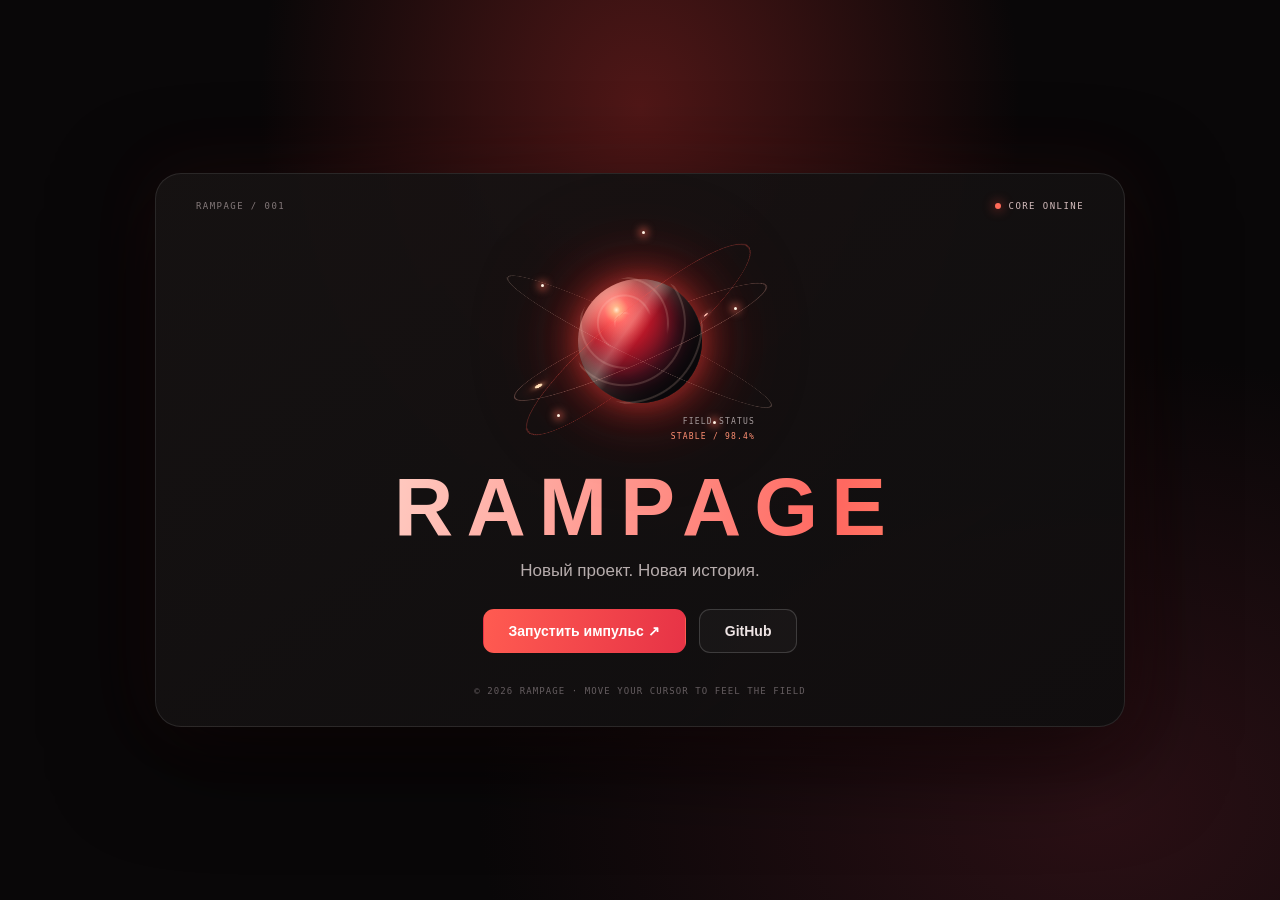
==== 3d.html @ 4577063d "Create 3d.html" ====
<!DOCTYPE html>
<html lang="ru">
<head>
  <meta charset="UTF-8">
  <meta name="viewport" content="width=device-width, initial-scale=1.0">
  <meta name="theme-color" content="#090708">
  <title>RAMPAGE</title>
  <style>
    :root{color-scheme:dark;--red:#ff4545;--ink:#f7f4f1;--muted:#aaa3a3}
    *{box-sizing:border-box;margin:0;padding:0}body{min-height:100vh;padding:20px;display:grid;place-items:center;overflow:hidden;color:var(--ink);font-family:Arial,Helvetica,sans-serif;background:radial-gradient(ellipse at 50% 12%,#501717 0,transparent 42%),radial-gradient(ellipse at 86% 90%,#2b1015 0,transparent 40%),#090708}
    .container{position:relative;isolation:isolate;width:min(94vw,970px);padding:27px 40px 30px;text-align:center;overflow:hidden;background:linear-gradient(145deg,#171313ef,#100e0ff5);border:1px solid #ffffff19;border-radius:26px;box-shadow:0 28px 100px #000a,0 0 70px #ff393915}
    .topline{display:flex;justify-content:space-between;align-items:center;color:#837879;font:9px ui-monospace,monospace;letter-spacing:.16em}.signal{display:inline-flex;align-items:center;gap:8px;color:#d6bebe}.signal i{width:6px;height:6px;border-radius:50%;background:#ff6a58;box-shadow:0 0 12px #ff483f;animation:pulse 1.8s infinite}
    .stage{position:relative;height:250px;margin:5px auto 0;display:grid;place-items:center;perspective:1000px}.world{position:relative;width:230px;height:230px;transform-style:preserve-3d;transform:rotateX(var(--rx,0deg)) rotateY(var(--ry,0deg));transition:transform .18s ease-out}.aura{position:absolute;inset:10%;border-radius:50%;background:radial-gradient(circle,#ff282855 0,#ff242422 42%,transparent 71%);filter:blur(23px);animation:glow 4.5s ease-in-out infinite alternate}
    .orb{position:absolute;inset:23%;border-radius:50%;background:radial-gradient(ellipse at 31% 25%,#ffe3c1 0%,#ff9b64 3%,#ff4040 10%,#b51728 29%,#521120 53%,#1b111a 76%);box-shadow:inset -18px -14px 28px #080709,inset 7px 6px 20px #ffdbbb8a,0 0 30px #ff493d83,0 0 78px #ff252752,0 0 130px #c91b302b;animation:float 6s ease-in-out infinite}
    .orb:before{content:"";position:absolute;inset:-2%;border-radius:50%;background:repeating-radial-gradient(ellipse at 38% 36%,transparent 0 8px,#ffd6c32b 9px 10px,transparent 11px 17px);mask-image:radial-gradient(ellipse,transparent 30%,#000 35%,#000 72%,transparent 77%);animation:spin 27s linear infinite}.orb:after{content:"";position:absolute;inset:0;border-radius:50%;background:linear-gradient(125deg,transparent 29%,#fff0da40 40%,transparent 49%),radial-gradient(ellipse at 28% 19%,#fff6e945,transparent 27%);mix-blend-mode:screen}
    .orbit{position:absolute;left:50%;top:50%;border:1px solid #ffb4a55c;border-radius:50%;transform-style:preserve-3d}.orbit.a{width:120%;height:43%;transform:translate(-50%,-50%) rotate(-24deg) rotateX(67deg);animation:orbitA 15s linear infinite}.orbit.b{width:70%;height:125%;border-color:#ff564d69;transform:translate(-50%,-50%) rotate(50deg) rotateY(68deg);animation:orbitB 22s linear infinite}.orbit.c{width:128%;height:47%;border-color:#ffd1bd46;transform:translate(-50%,-50%) rotate(26deg) rotateX(72deg);animation:orbitC 19s linear infinite}.satellite{position:absolute;left:8%;top:45%;width:8px;height:8px;border-radius:50%;background:#ffe3bc;box-shadow:0 0 9px #ffb07c,0 0 22px #ff423d}.orbit.b .satellite{left:88%;top:24%;width:5px;height:5px;background:#fff0df;box-shadow:0 0 10px white,0 0 22px #ff6f54}
    .spark{position:absolute;width:3px;height:3px;border-radius:50%;background:#fff2e4;box-shadow:0 0 9px 2px #ff6d59;animation:twinkle 2s ease-in-out infinite alternate}.sp1{left:7%;top:25%}.sp2{right:8%;top:35%;animation-delay:.4s}.sp3{right:17%;bottom:14%;animation-delay:1.1s}.sp4{left:14%;bottom:17%;animation-delay:.8s}.sp5{left:51%;top:2%;animation-delay:1.5s}.shock{position:absolute;left:50%;top:50%;width:45%;aspect-ratio:1;border:1px solid #ffb48b;border-radius:50%;opacity:0;transform:translate(-50%,-50%) scale(.4);box-shadow:0 0 25px #ff5049}.world.burst .shock{animation:shock .95s cubic-bezier(.1,.7,.2,1)}.world.burst .orb{animation:float 6s ease-in-out infinite,flash .8s ease-out}.orb-label{position:absolute;right:0;bottom:15px;color:#a59b9c;text-align:right;font:8px ui-monospace,monospace;letter-spacing:.15em}.orb-label b{display:block;margin-top:6px;color:#ff8f72;font-weight:400}
    .logo{margin:0 0 13px;font-size:clamp(44px,8vw,82px);line-height:1;font-weight:900;letter-spacing:.16em;text-indent:.16em;background:linear-gradient(100deg,#fff4ea,#ff6860 72%,#ffa16c);-webkit-background-clip:text;background-clip:text;color:transparent}.subtitle{color:#b7adad;font-size:17px;margin-bottom:28px}.buttons{display:flex;justify-content:center;gap:13px;flex-wrap:wrap}.button{display:inline-block;padding:13px 25px;border:1px solid transparent;border-radius:11px;background:linear-gradient(100deg,#ff5b51,#e73346);color:white;text-decoration:none;font-weight:bold;font-size:14px;cursor:pointer;transition:transform .2s,box-shadow .2s,border-color .2s}.button:hover{transform:translateY(-3px);box-shadow:0 10px 30px #ff45453b}.button.secondary{background:#ffffff08;color:#eee4e4;border-color:#ffffff29}.button.secondary:hover{border-color:#ff766b8a}.footer{margin-top:33px;color:#655d60;font:9px ui-monospace,monospace;letter-spacing:.12em}
    @keyframes float{0%,100%{translate:0 -4px}50%{translate:0 7px}}@keyframes spin{to{rotate:360deg}}@keyframes orbitA{to{rotate:360deg}}@keyframes orbitB{to{rotate:-360deg}}@keyframes orbitC{to{rotate:360deg}}@keyframes pulse{50%{opacity:.3}}@keyframes glow{to{transform:scale(1.18);opacity:.68}}@keyframes twinkle{to{opacity:.2;transform:scale(.5)}}@keyframes shock{0%{opacity:.85;transform:translate(-50%,-50%) scale(.4)}100%{opacity:0;transform:translate(-50%,-50%) scale(2)}}@keyframes flash{50%{filter:brightness(1.8);scale:1.05}}
    @media(max-width:600px){body{padding:12px}.container{width:100%;padding:22px 18px;border-radius:20px}.topline{font-size:8px}.stage{height:215px;margin-top:12px}.world{transform:scale(.86) rotateX(var(--rx,0deg)) rotateY(var(--ry,0deg))}.logo{letter-spacing:.1em;text-indent:.1em}.subtitle{font-size:15px;margin-bottom:24px}.footer{margin-top:27px}.orb-label{right:2px;bottom:9px}}@media(prefers-reduced-motion:reduce){*,*:before,*:after{animation-duration:.01ms!important;animation-iteration-count:1!important;transition:none!important}}
  </style>
</head>
<body>
<main class="container">
  <div class="topline"><span>RAMPAGE / 001</span><span class="signal"><i></i> CORE ONLINE</span></div>
  <div class="stage" id="stage" aria-label="Интерактивная трёхмерная анимация"><div class="world" id="world"><div class="aura"></div><div class="orbit a"><i class="satellite"></i></div><div class="orbit b"><i class="satellite"></i></div><div class="orbit c"></div><div class="orb"></div><div class="shock"></div><i class="spark sp1"></i><i class="spark sp2"></i><i class="spark sp3"></i><i class="spark sp4"></i><i class="spark sp5"></i><div class="orb-label">FIELD STATUS<b>STABLE / 98.4%</b></div></div></div>
  <h1 class="logo">RAMPAGE</h1><p class="subtitle">Новый проект. Новая история.</p>
  <div class="buttons"><a href="#" class="button" id="launch">Запустить импульс <span aria-hidden="true">↗</span></a><a href="https://github.com/imfrqte/Rampage" class="button secondary" target="_blank" rel="noopener noreferrer">GitHub</a></div>
  <div class="footer">© 2026 RAMPAGE · MOVE YOUR CURSOR TO FEEL THE FIELD</div>
</main>
<script>
const world=document.querySelector('#world'),stage=document.querySelector('#stage');let px=0,py=0,frame=0;stage.addEventListener('pointermove',e=>{if(matchMedia('(max-width:600px)').matches)return;const r=stage.getBoundingClientRect();px=((e.clientX-r.left-r.width/2)/r.width)*12;py=-((e.clientY-r.top-r.height/2)/r.height)*10;if(!frame)frame=requestAnimationFrame(()=>{world.style.setProperty('--ry',px+'deg');world.style.setProperty('--rx',py+'deg');frame=0})});stage.addEventListener('pointerleave',()=>{world.style.setProperty('--ry','0deg');world.style.setProperty('--rx','0deg')});document.querySelector('#launch').addEventListener('click',e=>{e.preventDefault();world.classList.remove('burst');void world.offsetWidth;world.classList.add('burst');setTimeout(()=>world.classList.remove('burst'),1050)});
</script>
</body>
</html>
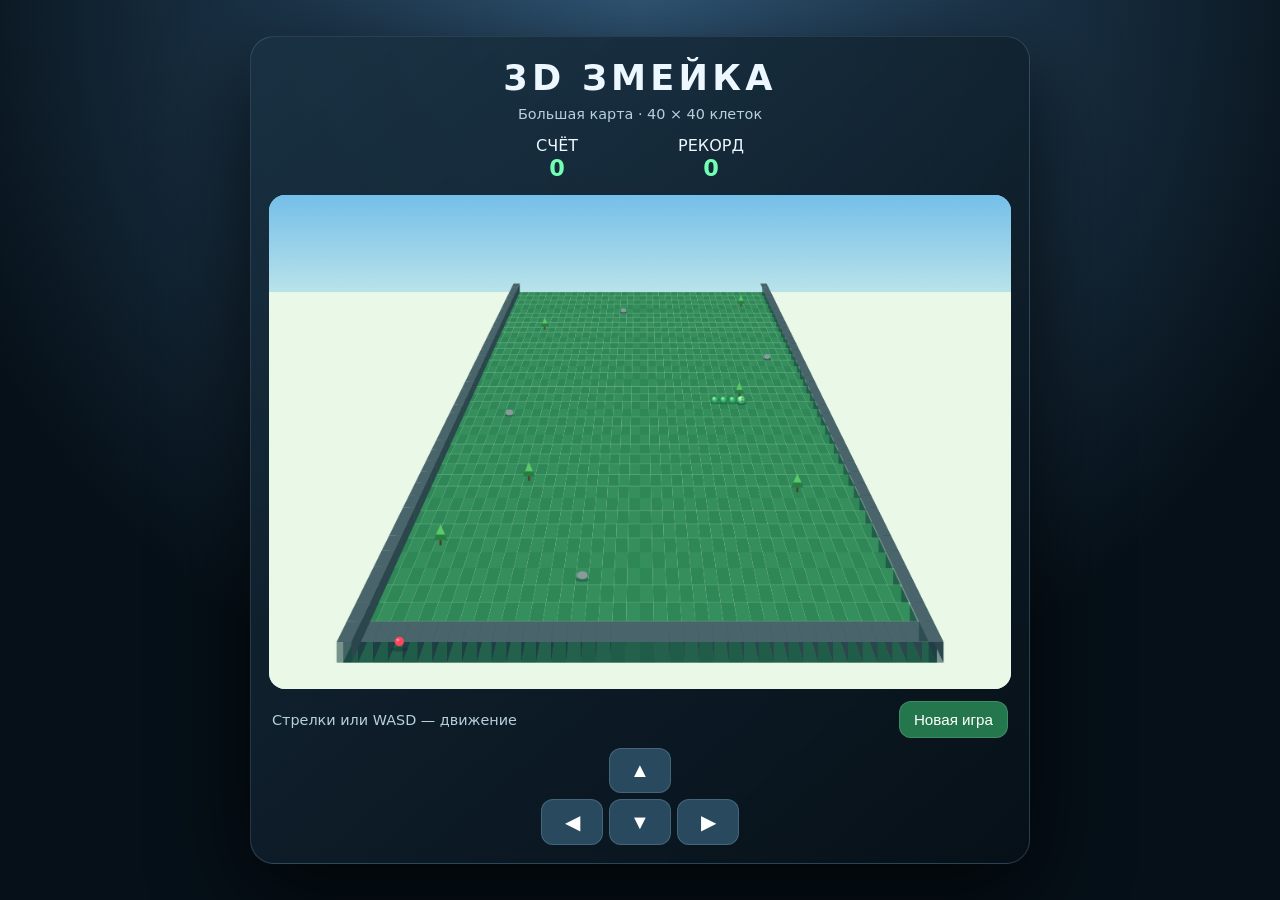
==== commit ec2c11c1: "Update 3d.html" ====
--- a/3d.html
+++ b/3d.html
@@ -1,35 +1,276 @@
-<!DOCTYPE html>
+<!doctype html>
 <html lang="ru">
 <head>
-  <meta charset="UTF-8">
-  <meta name="viewport" content="width=device-width, initial-scale=1.0">
-  <meta name="theme-color" content="#090708">
-  <title>RAMPAGE</title>
-  <style>
-    :root{color-scheme:dark;--red:#ff4545;--ink:#f7f4f1;--muted:#aaa3a3}
-    *{box-sizing:border-box;margin:0;padding:0}body{min-height:100vh;padding:20px;display:grid;place-items:center;overflow:hidden;color:var(--ink);font-family:Arial,Helvetica,sans-serif;background:radial-gradient(ellipse at 50% 12%,#501717 0,transparent 42%),radial-gradient(ellipse at 86% 90%,#2b1015 0,transparent 40%),#090708}
-    .container{position:relative;isolation:isolate;width:min(94vw,970px);padding:27px 40px 30px;text-align:center;overflow:hidden;background:linear-gradient(145deg,#171313ef,#100e0ff5);border:1px solid #ffffff19;border-radius:26px;box-shadow:0 28px 100px #000a,0 0 70px #ff393915}
-    .topline{display:flex;justify-content:space-between;align-items:center;color:#837879;font:9px ui-monospace,monospace;letter-spacing:.16em}.signal{display:inline-flex;align-items:center;gap:8px;color:#d6bebe}.signal i{width:6px;height:6px;border-radius:50%;background:#ff6a58;box-shadow:0 0 12px #ff483f;animation:pulse 1.8s infinite}
-    .stage{position:relative;height:250px;margin:5px auto 0;display:grid;place-items:center;perspective:1000px}.world{position:relative;width:230px;height:230px;transform-style:preserve-3d;transform:rotateX(var(--rx,0deg)) rotateY(var(--ry,0deg));transition:transform .18s ease-out}.aura{position:absolute;inset:10%;border-radius:50%;background:radial-gradient(circle,#ff282855 0,#ff242422 42%,transparent 71%);filter:blur(23px);animation:glow 4.5s ease-in-out infinite alternate}
-    .orb{position:absolute;inset:23%;border-radius:50%;background:radial-gradient(ellipse at 31% 25%,#ffe3c1 0%,#ff9b64 3%,#ff4040 10%,#b51728 29%,#521120 53%,#1b111a 76%);box-shadow:inset -18px -14px 28px #080709,inset 7px 6px 20px #ffdbbb8a,0 0 30px #ff493d83,0 0 78px #ff252752,0 0 130px #c91b302b;animation:float 6s ease-in-out infinite}
-    .orb:before{content:"";position:absolute;inset:-2%;border-radius:50%;background:repeating-radial-gradient(ellipse at 38% 36%,transparent 0 8px,#ffd6c32b 9px 10px,transparent 11px 17px);mask-image:radial-gradient(ellipse,transparent 30%,#000 35%,#000 72%,transparent 77%);animation:spin 27s linear infinite}.orb:after{content:"";position:absolute;inset:0;border-radius:50%;background:linear-gradient(125deg,transparent 29%,#fff0da40 40%,transparent 49%),radial-gradient(ellipse at 28% 19%,#fff6e945,transparent 27%);mix-blend-mode:screen}
-    .orbit{position:absolute;left:50%;top:50%;border:1px solid #ffb4a55c;border-radius:50%;transform-style:preserve-3d}.orbit.a{width:120%;height:43%;transform:translate(-50%,-50%) rotate(-24deg) rotateX(67deg);animation:orbitA 15s linear infinite}.orbit.b{width:70%;height:125%;border-color:#ff564d69;transform:translate(-50%,-50%) rotate(50deg) rotateY(68deg);animation:orbitB 22s linear infinite}.orbit.c{width:128%;height:47%;border-color:#ffd1bd46;transform:translate(-50%,-50%) rotate(26deg) rotateX(72deg);animation:orbitC 19s linear infinite}.satellite{position:absolute;left:8%;top:45%;width:8px;height:8px;border-radius:50%;background:#ffe3bc;box-shadow:0 0 9px #ffb07c,0 0 22px #ff423d}.orbit.b .satellite{left:88%;top:24%;width:5px;height:5px;background:#fff0df;box-shadow:0 0 10px white,0 0 22px #ff6f54}
-    .spark{position:absolute;width:3px;height:3px;border-radius:50%;background:#fff2e4;box-shadow:0 0 9px 2px #ff6d59;animation:twinkle 2s ease-in-out infinite alternate}.sp1{left:7%;top:25%}.sp2{right:8%;top:35%;animation-delay:.4s}.sp3{right:17%;bottom:14%;animation-delay:1.1s}.sp4{left:14%;bottom:17%;animation-delay:.8s}.sp5{left:51%;top:2%;animation-delay:1.5s}.shock{position:absolute;left:50%;top:50%;width:45%;aspect-ratio:1;border:1px solid #ffb48b;border-radius:50%;opacity:0;transform:translate(-50%,-50%) scale(.4);box-shadow:0 0 25px #ff5049}.world.burst .shock{animation:shock .95s cubic-bezier(.1,.7,.2,1)}.world.burst .orb{animation:float 6s ease-in-out infinite,flash .8s ease-out}.orb-label{position:absolute;right:0;bottom:15px;color:#a59b9c;text-align:right;font:8px ui-monospace,monospace;letter-spacing:.15em}.orb-label b{display:block;margin-top:6px;color:#ff8f72;font-weight:400}
-    .logo{margin:0 0 13px;font-size:clamp(44px,8vw,82px);line-height:1;font-weight:900;letter-spacing:.16em;text-indent:.16em;background:linear-gradient(100deg,#fff4ea,#ff6860 72%,#ffa16c);-webkit-background-clip:text;background-clip:text;color:transparent}.subtitle{color:#b7adad;font-size:17px;margin-bottom:28px}.buttons{display:flex;justify-content:center;gap:13px;flex-wrap:wrap}.button{display:inline-block;padding:13px 25px;border:1px solid transparent;border-radius:11px;background:linear-gradient(100deg,#ff5b51,#e73346);color:white;text-decoration:none;font-weight:bold;font-size:14px;cursor:pointer;transition:transform .2s,box-shadow .2s,border-color .2s}.button:hover{transform:translateY(-3px);box-shadow:0 10px 30px #ff45453b}.button.secondary{background:#ffffff08;color:#eee4e4;border-color:#ffffff29}.button.secondary:hover{border-color:#ff766b8a}.footer{margin-top:33px;color:#655d60;font:9px ui-monospace,monospace;letter-spacing:.12em}
-    @keyframes float{0%,100%{translate:0 -4px}50%{translate:0 7px}}@keyframes spin{to{rotate:360deg}}@keyframes orbitA{to{rotate:360deg}}@keyframes orbitB{to{rotate:-360deg}}@keyframes orbitC{to{rotate:360deg}}@keyframes pulse{50%{opacity:.3}}@keyframes glow{to{transform:scale(1.18);opacity:.68}}@keyframes twinkle{to{opacity:.2;transform:scale(.5)}}@keyframes shock{0%{opacity:.85;transform:translate(-50%,-50%) scale(.4)}100%{opacity:0;transform:translate(-50%,-50%) scale(2)}}@keyframes flash{50%{filter:brightness(1.8);scale:1.05}}
-    @media(max-width:600px){body{padding:12px}.container{width:100%;padding:22px 18px;border-radius:20px}.topline{font-size:8px}.stage{height:215px;margin-top:12px}.world{transform:scale(.86) rotateX(var(--rx,0deg)) rotateY(var(--ry,0deg))}.logo{letter-spacing:.1em;text-indent:.1em}.subtitle{font-size:15px;margin-bottom:24px}.footer{margin-top:27px}.orb-label{right:2px;bottom:9px}}@media(prefers-reduced-motion:reduce){*,*:before,*:after{animation-duration:.01ms!important;animation-iteration-count:1!important;transition:none!important}}
-  </style>
+<meta charset="utf-8">
+<meta name="viewport" content="width=device-width,initial-scale=1">
+<title>3D Змейка</title>
+<style>
+
+:root{
+--text:#ecf7ff;
+--mint:#71ffb3}
+*{
+box-sizing:border-box}
+body{
+margin:0;
+min-height:100vh;
+display:grid;
+place-items:center;
+background:radial-gradient(circle at 50% 0,#305676,#061018 67%);
+font-family:system-ui,sans-serif;
+color:var(--text)}
+main{
+width:min(94vw,780px);
+padding:18px;
+border:1px solid #6285a055;
+border-radius:24px;
+background:linear-gradient(140deg,#193142dd,#071018ee);
+box-shadow:0 28px 90px #000b;
+text-align:center}
+h1{
+font-size:clamp(1.45rem,4vw,2.2rem);
+letter-spacing:.12em;
+margin:2px 0 8px}
+.sub{
+margin:0 0 14px;
+color:#b7d0df;
+font-size:.9rem}
+.stats{
+display:flex;
+justify-content:center;
+gap:min(11vw,100px);
+margin:0 0 14px}
+.stats b{
+display:block;
+color:var(--mint);
+font-size:1.4rem}
+canvas{
+display:block;
+width:100%;
+aspect-ratio:1.5;
+border-radius:16px;
+background:#89c7e9;
+box-shadow:inset 0 0 0 2px #9cdaf244}
+.below{
+display:flex;
+justify-content:space-between;
+align-items:center;
+margin:12px 3px 5px;
+color:#b7d0df;
+font-size:.9rem}
+.controls{
+display:grid;
+grid-template-columns:repeat(3,62px);
+justify-content:center;
+gap:6px;
+margin-top:10px}
+button{
+border:1px solid #a6d9eb33;
+border-radius:12px;
+background:#294a5e;
+color:#fff;
+font-size:1.25rem;
+padding:10px;
+cursor:pointer;
+touch-action:manipulation}
+button:hover,button:active{
+background:#41728b}
+.up{
+grid-column:2}
+.left{
+grid-column:1;
+grid-row:2}
+.down{
+grid-column:2;
+grid-row:2}
+.right{
+grid-column:3;
+grid-row:2}
+#restart{
+font-size:.95rem;
+background:#24774c;
+padding:9px 14px}
+@media(max-width:450px){
+main{
+padding:12px}
+.controls{
+grid-template-columns:repeat(3,57px)}
+}
+</style>
 </head>
 <body>
-<main class="container">
-  <div class="topline"><span>RAMPAGE / 001</span><span class="signal"><i></i> CORE ONLINE</span></div>
-  <div class="stage" id="stage" aria-label="Интерактивная трёхмерная анимация"><div class="world" id="world"><div class="aura"></div><div class="orbit a"><i class="satellite"></i></div><div class="orbit b"><i class="satellite"></i></div><div class="orbit c"></div><div class="orb"></div><div class="shock"></div><i class="spark sp1"></i><i class="spark sp2"></i><i class="spark sp3"></i><i class="spark sp4"></i><i class="spark sp5"></i><div class="orb-label">FIELD STATUS<b>STABLE / 98.4%</b></div></div></div>
-  <h1 class="logo">RAMPAGE</h1><p class="subtitle">Новый проект. Новая история.</p>
-  <div class="buttons"><a href="#" class="button" id="launch">Запустить импульс <span aria-hidden="true">↗</span></a><a href="https://github.com/imfrqte/Rampage" class="button secondary" target="_blank" rel="noopener noreferrer">GitHub</a></div>
-  <div class="footer">© 2026 RAMPAGE · MOVE YOUR CURSOR TO FEEL THE FIELD</div>
+<main>
+<h1>3D ЗМЕЙКА</h1>
+<p class="sub">Большая карта · 40 × 40 клеток</p>
+<div class="stats">
+<span>СЧЁТ<b id="score">0</b>
+</span>
+<span>РЕКОРД<b id="best">0</b>
+</span>
+</div>
+<canvas id="game" width="900" height="600">
+</canvas>
+<div class="below">
+<span id="message">Стрелки или WASD — движение</span>
+<button id="restart">Новая игра</button>
+</div>
+<div class="controls">
+<button class="up" data-d="up">▲</button>
+<button class="left" data-d="left">◀</button>
+<button class="down" data-d="down">▼</button>
+<button class="right" data-d="right">▶</button>
+</div>
 </main>
 <script>
-const world=document.querySelector('#world'),stage=document.querySelector('#stage');let px=0,py=0,frame=0;stage.addEventListener('pointermove',e=>{if(matchMedia('(max-width:600px)').matches)return;const r=stage.getBoundingClientRect();px=((e.clientX-r.left-r.width/2)/r.width)*12;py=-((e.clientY-r.top-r.height/2)/r.height)*10;if(!frame)frame=requestAnimationFrame(()=>{world.style.setProperty('--ry',px+'deg');world.style.setProperty('--rx',py+'deg');frame=0})});stage.addEventListener('pointerleave',()=>{world.style.setProperty('--ry','0deg');world.style.setProperty('--rx','0deg')});document.querySelector('#launch').addEventListener('click',e=>{e.preventDefault();world.classList.remove('burst');void world.offsetWidth;world.classList.add('burst');setTimeout(()=>world.classList.remove('burst'),1050)});
+
+const C=document.querySelector('#game'),X=C.getContext('2d'),N=40,scoreEl=document.querySelector('#score'),bestEl=document.querySelector('#best'),msg=document.querySelector('#message');
+let snake,food,dir,next,score,best=+localStorage.snake3dBest||0,timer;
+bestEl.textContent=best;
+const H=118,CX=450,SCALE=18;
+const decor=[['tree',3,33],['tree',9,28],['rock',15,35],['bush',26,33],['tree',34,29],['rock',5,21],['bush',12,17],['tree',31,19],['rock',36,13],['tree',6,8],['bush',23,7],['rock',17,4],['tree',35,3]];
+
+function p(x,y,z=0){let d=1+(N-y)*.035;
+return{x:CX+(x-N/2)*SCALE/d,y:H+y*11.25/d-z*25/d,s:SCALE/d}}
+
+function poly(a,c){X.fillStyle=c;
+X.beginPath();
+X.moveTo(a[0].x,a[0].y);
+a.slice(1).forEach(q=>X.lineTo(q.x,q.y));
+X.closePath();
+X.fill()}
+
+function shade(h,n){let v=parseInt(h.slice(1),16),r=Math.max(0,Math.min(255,(v>>16)+n)),g=Math.max(0,Math.min(255,((v>>8)&255)+n)),b=Math.max(0,Math.min(255,(v&255)+n));
+return`rgb(${r},${g},${b})`}
+
+function cube(x,y,z,col){let a=p(x,y,z),b=p(x+1,y,z),c=p(x+1,y+1,z),d=p(x,y+1,z),A=p(x,y,z+1),B=p(x+1,y,z+1),D=p(x,y+1,z+1),E=p(x+1,y+1,z+1);
+poly([d,c,E,D],'#143a3f88');
+poly([b,c,E,B],shade(col,-30));
+poly([A,B,E,D],col)}
+
+function plant(kind,x,y){let q=p(x+.5,y+.5),r=q.s;
+if(kind==='rock'){X.fillStyle='#162b3455';
+X.beginPath();
+X.ellipse(q.x,q.y+r*.28,r*.56,r*.17,0,0,7);
+X.fill();
+X.fillStyle='#8b9a9d';
+X.beginPath();
+X.ellipse(q.x,q.y-r*.08,r*.42,r*.31,0,0,7);
+X.fill();
+return}if(kind==='bush'){X.fillStyle='#16472d';
+for(let n=-1;
+n<2;
+n++){X.beginPath();
+X.arc(q.x+n*r*.27,q.y-r*.2,r*.31,0,0,7);
+X.fill()}return}X.fillStyle='#573b24';
+X.fillRect(q.x-r*.09,q.y-r*1.12,r*.18,r*1.15);
+for(let n=0;
+n<3;
+n++){let yy=q.y-r*(.72+n*.23),rr=r*(.6-n*.11);
+X.fillStyle=n===2?'#5bc967':'#287d45';
+X.beginPath();
+X.moveTo(q.x,yy-r*.55);
+X.lineTo(q.x-rr,yy+r*.32);
+X.lineTo(q.x+rr,yy+r*.32);
+X.closePath();
+X.fill()}}
+
+function sphere(x,y,isHead=false){let q=p(x+.5,y+.5,.42),r=q.s*(isHead?.56:.48);
+X.fillStyle='#102a3155';
+X.beginPath();
+X.ellipse(q.x,q.y+r*.75,r*1.1,r*.3,0,0,7);
+X.fill();
+let g=X.createRadialGradient(q.x-r*.32,q.y-r*.48,r*.04,q.x,q.y,r);
+g.addColorStop(0,isHead?'#e4ffd3':'#b4ffc2');
+g.addColorStop(.36,isHead?'#79ed92':'#47ca74');
+g.addColorStop(1,'#167148');
+X.fillStyle=g;
+X.beginPath();
+X.ellipse(q.x,q.y,r,r*.8,0,0,7);
+X.fill();
+return{q,r}}
+
+function dot(x,y){let q=p(x+.5,y+.5,.35);
+X.fillStyle='#11232b55';
+X.beginPath();
+X.ellipse(q.x,q.y+q.s*.32,q.s*.6,q.s*.16,0,0,7);
+X.fill();
+X.fillStyle='#ff475d';
+X.beginPath();
+X.arc(q.x,q.y-q.s*.22,q.s*.32,0,7);
+X.fill();
+X.fillStyle='#fff9';
+X.beginPath();
+X.arc(q.x-q.s*.1,q.y-q.s*.33,q.s*.08,0,7);
+X.fill()}
+function draw(){let sky=X.createLinearGradient(0,0,0,H+45);
+sky.addColorStop(0,'#75bfe9');
+sky.addColorStop(1,'#d3f1ea');
+X.fillStyle=sky;
+X.fillRect(0,0,C.width,C.height);
+X.fillStyle='#eaf9e7';
+X.fillRect(0,H,C.width,C.height);
+for(let y=N-1;
+y>=0;
+y--)for(let x=0;
+x<N;
+x++){let a=p(x,y),b=p(x+1,y),c=p(x+1,y+1),d=p(x,y+1);
+poly([a,b,c,d],(x+y)%2?'#2f8656':'#358f5c')}for(let x=0;
+x<N;
+x++)cube(x,N-1,0,'#49646a');
+for(let y=0;
+y<N;
+y++){cube(-.45,y,0,'#49646a');
+cube(N-.55,y,0,'#49646a')}decor.slice().sort((a,b)=>b[2]-a[2]).forEach(d=>plant(...d));
+dot(food.x,food.y);
+snake.slice(1).reverse().forEach(s=>sphere(s.x,s.y));
+let h=snake[0],head=sphere(h.x,h.y,true),forward=p(h.x+.5+dir.x*.35,h.y+.5+dir.y*.35,.42),dx=forward.x-head.q.x,dy=forward.y-head.q.y,len=Math.hypot(dx,dy)||1,sideX=-dy/len,sideY=dx/len;
+for(let side of[-1,1]){let ex=head.q.x+dx*.24+sideX*head.r*.3*side,ey=head.q.y+dy*.24+sideY*head.r*.22*side;
+X.fillStyle='#092f25';
+X.beginPath();
+X.arc(ex,ey,head.r*.12,0,7);
+X.fill();
+X.fillStyle='#fff';
+X.beginPath();
+X.arc(ex-dx*.045,ey-dy*.045,head.r*.035,0,7);
+X.fill()}}
+function spawn(){let f;
+do{f={x:Math.floor(Math.random()*N),y:Math.floor(Math.random()*N)}}while(snake.some(s=>s.x===f.x&&s.y===f.y));
+return f}
+
+function reset(){clearInterval(timer);
+snake=[{x:20,y:20},{x:19,y:20},{x:18,y:20},{x:17,y:20}];
+dir=next={x:1,y:0};
+food=spawn();
+score=0;
+scoreEl.textContent=0;
+msg.textContent='Стрелки или WASD — движение';
+draw();
+timer=setInterval(step,105)}
+
+function step(){dir=next;
+let h={x:snake[0].x+dir.x,y:snake[0].y+dir.y};
+if(h.x<0||h.y<0||h.x>=N||h.y>=N||snake.some(s=>s.x===h.x&&s.y===h.y)){clearInterval(timer);
+msg.textContent='Столкновение! Нажми «Новая игра».';
+draw();
+return}snake.unshift(h);
+if(h.x===food.x&&h.y===food.y){score++;
+scoreEl.textContent=score;
+if(score>best){best=score;
+localStorage.snake3dBest=best;
+bestEl.textContent=best}food=spawn()}else snake.pop();
+draw()}
+
+function move(k){let m={up:{x:0,y:-1},down:{x:0,y:1},left:{x:-1,y:0},right:{x:1,y:0}}[k];
+if(m&&!(m.x===-dir.x&&m.y===-dir.y))next=m}
+
+addEventListener('keydown',e=>{let k={ArrowUp:'up',w:'up',W:'up',ArrowDown:'down',s:'down',S:'down',ArrowLeft:'left',a:'left',A:'left',ArrowRight:'right',d:'right',D:'right'}[e.key];
+if(k){e.preventDefault();
+move(k)}});
+document.querySelectorAll('[data-d]').forEach(b=>b.onclick=()=>move(b.dataset.d));
+document.querySelector('#restart').onclick=reset;
+reset();
+
+
 </script>
 </body>
 </html>
